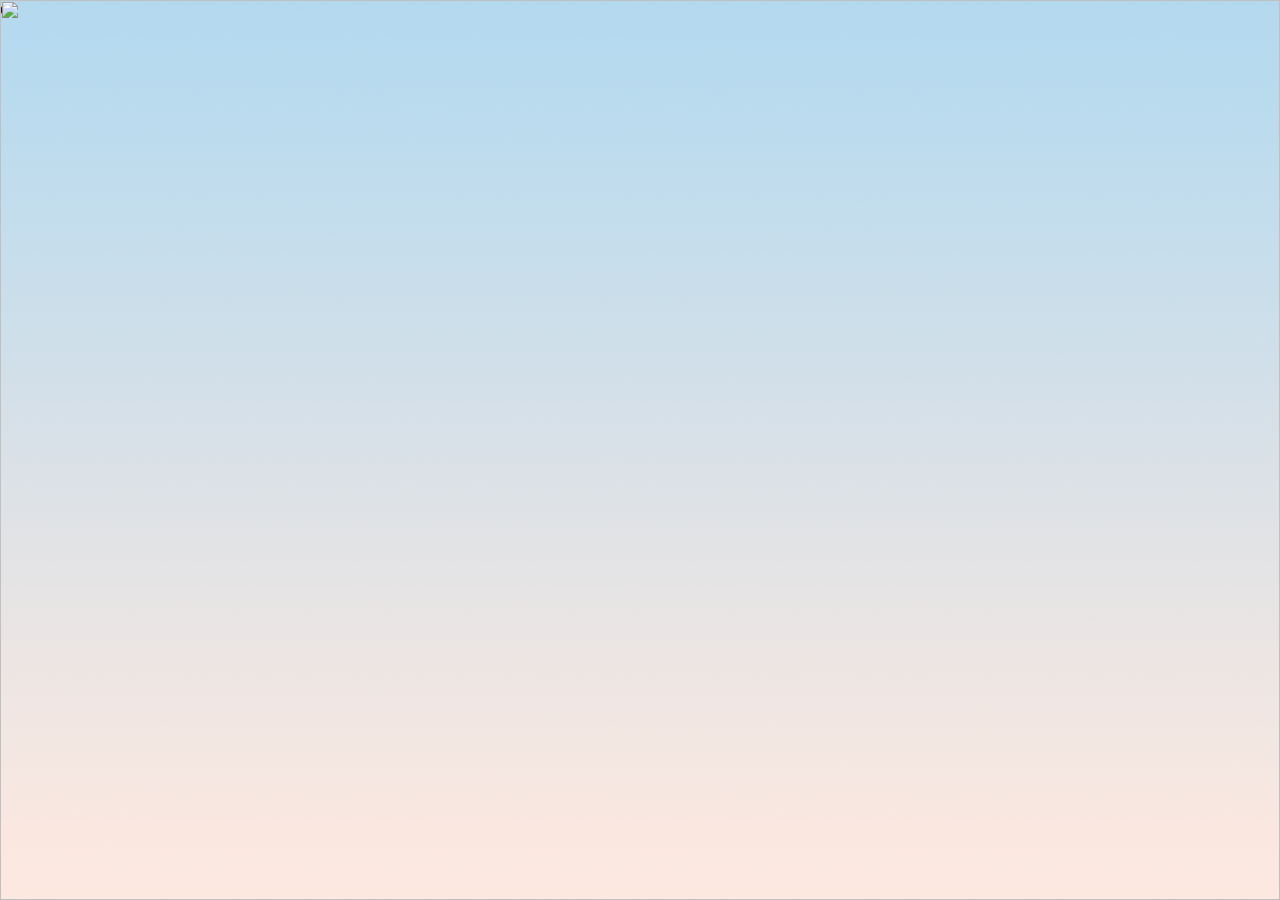
==== index.html @ f15b69db "Rename index1.html to index.html" ====
<!DOCTYPE html>
<html lang="en">
<head>
    <meta charset="UTF-8">
    <meta http-equiv="X-UA-Compatible" content="IE=edge">
    <meta name="viewport" content="width=device-width, initial-scale=1.0">
    <title>Document</title>
    <script src="http://libs.baidu.com/jquery/2.1.4/jquery.min.js"></script>
    <link rel="stylesheet" href="index0.css">
    <style>
        #bg>img{
            width: 100%;
            height: 100%;
            transform: scale(1);
            transition: all 2s linear;
        }
        #bg:active>img{
            transform: scale(1.5);
            transition: all 2s linear;
        }
    </style>
    <!-- <link rel="stylesheet" href="index0.js"> -->
    <script type="text/javascript">

        // 介绍1
        $(function(){
            //1.书写显示广告图片的定时操作
            time = setInterval("showAd0()",3000);
        });
        
        //2.书写显示广告图片的函数
        function showAd0(){
            //3.获取广告图片，并让其显示
            $("#mypic1").show(1000);
            $("#mypic1").slideDown(3000);
            $("#mypic1").fadeIn(4000);
            //4.清除显示图片定时操作
            clearInterval(time);
            //5.设置隐藏图片的定时操作
            time = setInterval("hiddenAd0()",3000);
        }
        
        function hiddenAd0(){
            
            $("#mypic1").hide();
            $("#mypic1").slideUp(5000);
            $("#mypic1").fadeOut(4000);
            
            clearInterval(time);
        }

        // 介绍2
        function hideAD()
        {
            var img=document.getElementById("mypic2");
            img.style.display="none";
        }
        function showAD()
        {
            var img=document.getElementById("mypic2");
            img.style.display="block";
            setTimeout("hideAD()",4000);
        }
        function init()
        {
            setTimeout("showAD()",6500);
        }

        // 介绍3
        function hideAD1()
        {
            var img=document.getElementById("mypic3");
            img.style.display="none";
        }
        function showAD1()
        {
            var img=document.getElementById("mypic3");
            img.style.display="block";
            setTimeout("hideAD1()",4000);
        }
        function init1()
        {
            setTimeout("showAD1()",12000);
        }


        // 提示键
        // function hideAD2()
        // {
        //     var img=document.getElementById("mypic4");
        //     img.style.display="none";
        // }
        function showAD2()
        {
            var img=document.getElementById("mypic4");
            img.style.display="block";
            // setTimeout("hideAD2()",3000);
        }
        function init2()
        {
            setTimeout("showAD2()",17000);
        }

        //最后的消失效果
        $(document).ready(function() {
            $("#bg").mousedown(function() {
                var flag = false;
                var stop;
                stop = setTimeout(function() {//down 1s，才运行。
                    flag = true;
                    // alert("开始处理你的代码.");
                    setTimeout("dieout()",1000);
                }, 1000);
                $("#bg").mouseup(function() {//鼠标up时，判断down了多久，不足一秒，不执行down的代码。
                    if (!flag) {
                        clearTimeout(stop);
                    }
                });
            });
        });

        	/**bg逐渐消失*/
	function dieout(){
		 var oImg = document.getElementById("bg");  //获得图片obj
         var iAlpha = 100;//用来定义默认的图片的透明度  
         die(oImg); 
         var oTimer = null;
	}
	//定时器  
    function changeOpacity(obj, iTarget) {  
    	var oTimer = null;
        clearInterval(oTimer);  
        //关闭定时器  
        var iSpeed = 0;  
        //速度  
        if (iAlpha < iTarget) {  
            iSpeed = 30;  
        } else {  
            iSpeed = -30;  
        };  
        oTimer = setInterval(function() {  
            if (iAlpha == iTarget) {  
                clearInterval(oTimer);  
            } else {  
                iAlpha += iSpeed;  
                //设置透明度  
                obj.style.opacity = iAlpha / 100;  
                obj.style.filter = "alpha(opacity=" + iAlpha + ")";  
            };  
        }, 1000);  
 
    }  
    function die(oImg) {//逐渐消失  
        iAlpha=100;  
        oImg.style.opacity=1;//设置透明度  
        oImg.style.filter='alpha(opacity=100)';//设置透明度 IE  
        changeOpacity(oImg, 0);  
    };  
    function display(oImg){//逐渐显示  
        iAlpha=0;  
        oImg.style.opacity=0;//设置透明度  
        oImg.style.filter='alpha(opacity=0)';//设置透明度 IE  
        changeOpacity(oImg,100);  
          
    };  
    </script>
</head>
<body>
    <div class="fir" style="display:block;">
        <img src="bu.png" alt="" class="bufront">
        <img src="bu0.png" alt="" class="buafter">o
        
        <img id="mypic1" src="intro1.png" class="intro1"  style="display:none;" > 
        <img id="mypic2" onload="init()"  src="intro2.png" class="intro2" style="display: none;">
        <img id="mypic3" onload="init1()" src="intro3.png" class="intro3" style="display: none;">
        <img id="mypic4" onload="init2()" src="note.png" class="note" style="display: none;">
        <div id="bg" style="display: inline-block;">
            <img src="house.png" alt="" class="bumid">
        </div>
        
    </div>    
</body>
</html>
---- index0.css ----
body{
    
    padding: 0;
    margin: 0;
    height: 100%;
    width: 100%;
    
    
}
.fir{
  background-image: url('background.png');
  background-size: cover;
  background-repeat: no-repeat;
  background-position: center;
  height: 100vh;
  width: 100vw;
  position: absolute;
  /* overflow: hidden; */
  left: 0;
  z-index: 100;
}
img{
    width: auto\9;
    width: 100%;
    height:auto;
    display: table;
    background-size: cover;
    -webkit-background-size:cover;
    -o-background-size:cover;
    background-position: center 0;

}
.bufront{

    position: absolute;
    height: 100vh;
    width: 100vw;
    top: 0vh;
    left: 0vw;
    opacity: 0.5;
    z-index: 3;
}
.buafter{
    
    position: absolute;
    height: 100vh;
    width: 100vw;
    top: 0vh;
    left: 0vw;
    opacity: 0.7;
    z-index: 1;
    /* animation: shanglai 2.1s forwards; */
    /* animation: .5s linear 1s infinite alternate slidein; */
}
.bumid{
  position: absolute;
  height: 100vh;
  width: 100vw;
  top: 0vh;
  left: 0vw;
  opacity: 1;
  z-index: 10;
}
.intro1{

  height: 598.08px;
  width: 291.2px; 
  position: absolute;
  left: 80px;
  top: 44px;
  z-index: 883;
   
}
.intro2{
  width: 267.6px;
  height: 544.8px;
  position: absolute;
  left: 450px;
  top: 100px;
  z-index: 888;
}
.intro3{
  width: 256.2px;
  height: 424.8px;
  position: absolute;
  left: 500px;
  top: 300px;
  z-index: 900;
}

.note{
  width:294.144px;
  height: 38.4px;
  position: absolute;
  right: 30px;
  bottom: 20px;
  z-index: 1000;
}
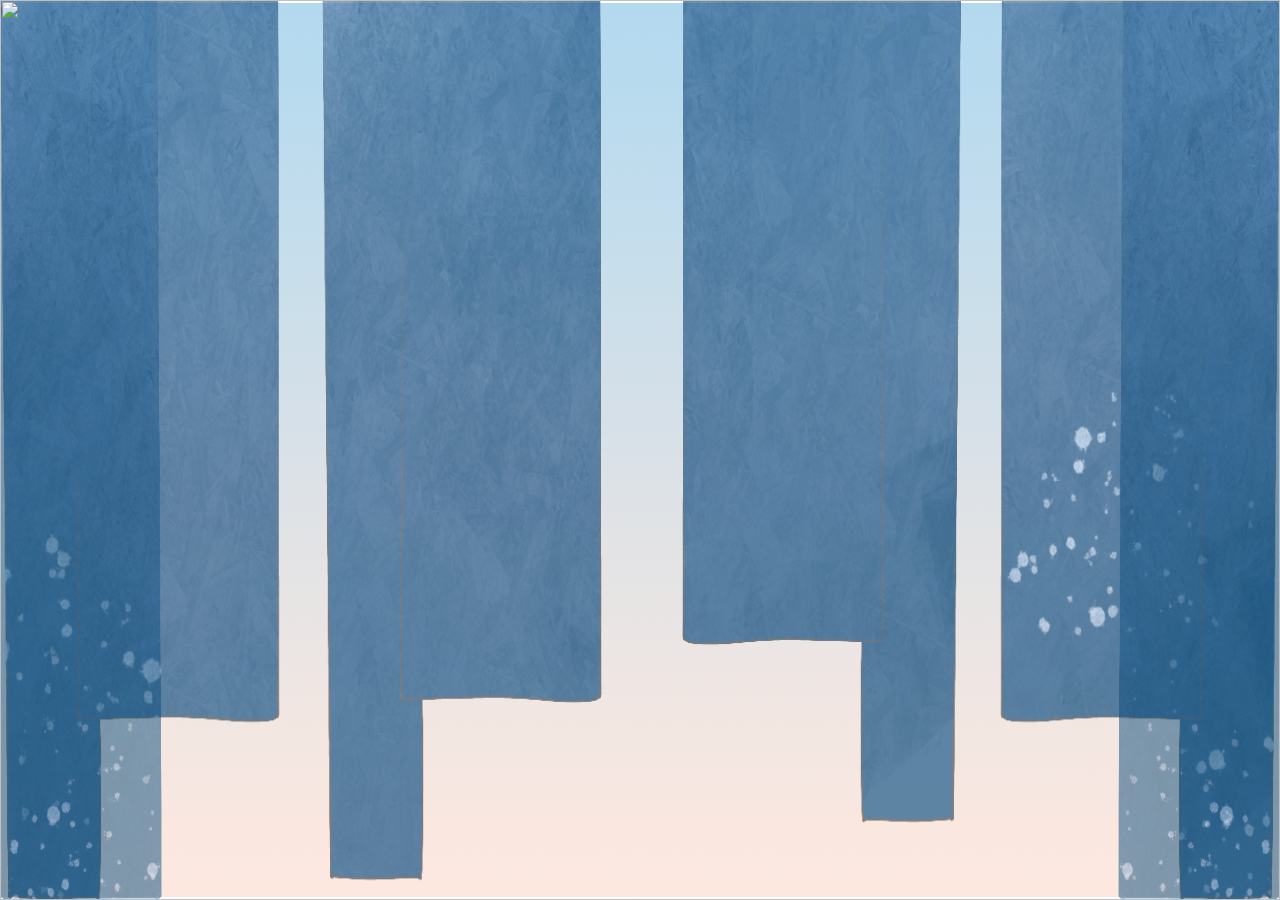
==== commit 2cbeebd5: "Rename index1.html to index.html" ====
--- a/index.html
+++ b/index.html
@@ -4,7 +4,7 @@
     <meta charset="UTF-8">
     <meta http-equiv="X-UA-Compatible" content="IE=edge">
     <meta name="viewport" content="width=device-width, initial-scale=1.0">
-    <title>Document</title>
+    <title>蓝印</title>
     <script src="http://libs.baidu.com/jquery/2.1.4/jquery.min.js"></script>
     <link rel="stylesheet" href="index0.css">
     <style>
@@ -24,13 +24,13 @@
 
         // 介绍1
         $(function(){
-            //1.书写显示广告图片的定时操作
+            //1.书写显示图片的定时操作
             time = setInterval("showAd0()",3000);
         });
         
-        //2.书写显示广告图片的函数
+        //2.书写显示图片的函数
         function showAd0(){
-            //3.获取广告图片，并让其显示
+            //3.获取图片，并让其显示
             $("#mypic1").show(1000);
             $("#mypic1").slideDown(3000);
             $("#mypic1").fadeIn(4000);
@@ -167,8 +167,8 @@
 </head>
 <body>
     <div class="fir" style="display:block;">
-        <img src="bu.png" alt="" class="bufront">
-        <img src="bu0.png" alt="" class="buafter">o
+        <img src="bu0.png" alt="" class="bufront">
+        <img src="bu1.png" alt="" class="buafter">o
         
         <img id="mypic1" src="intro1.png" class="intro1"  style="display:none;" > 
         <img id="mypic2" onload="init()"  src="intro2.png" class="intro2" style="display: none;">
--- a/index0.css
+++ b/index0.css
@@ -4,16 +4,17 @@
     margin: 0;
     height: 100%;
     width: 100%;
-    
+    /* display: flex;
+    justify-content: center; */
     
 }
 .fir{
   background-image: url('background.png');
-  background-size: cover;
+  background-size: contain;
   background-repeat: no-repeat;
   background-position: center;
   height: 100vh;
-  width: 100vw;
+  width:100vw;
   position: absolute;
   /* overflow: hidden; */
   left: 0;
@@ -21,12 +22,13 @@
 }
 img{
     width: auto\9;
-    width: 100%;
+    max-width: 100%;
     height:auto;
+    max-height: 100%;
     display: table;
-    background-size: cover;
-    -webkit-background-size:cover;
-    -o-background-size:cover;
+    background-size: contain;
+    -webkit-background-size:contain;
+    -o-background-size:contain;
     background-position: center 0;
 
 }
@@ -95,4 +97,9 @@
   right: 30px;
   bottom: 20px;
   z-index: 1000;
+}
+#id{
+  width: auto;
+  height: auto;
+  background-size: contain;
 }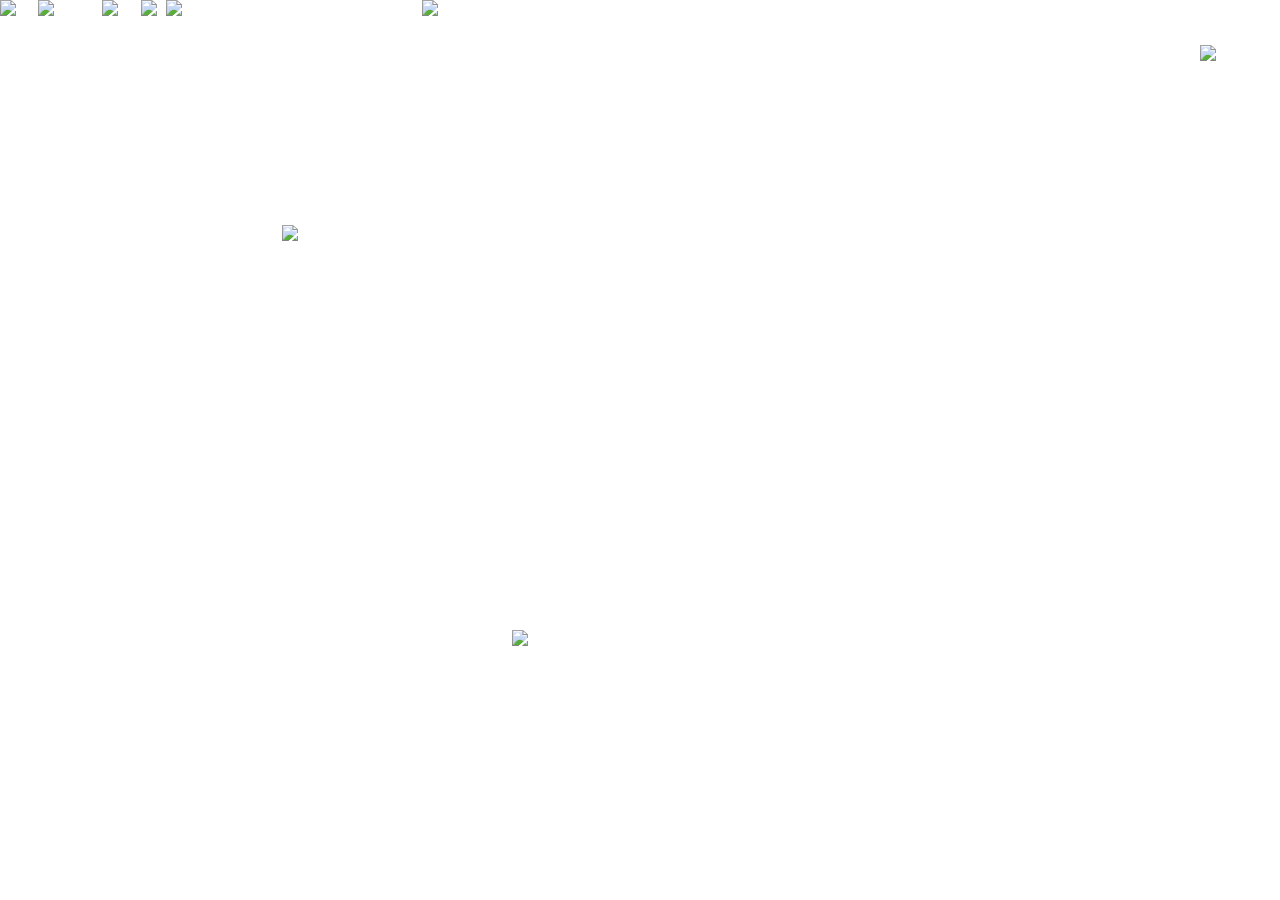
==== commit 0fb1eed1: "Create index.html" ====
--- a/index.html
+++ b/index.html
@@ -1,183 +1,220 @@
-<!DOCTYPE html>
-<html lang="en">
-<head>
-    <meta charset="UTF-8">
-    <meta http-equiv="X-UA-Compatible" content="IE=edge">
-    <meta name="viewport" content="width=device-width, initial-scale=1.0">
-    <title>蓝印</title>
-    <script src="http://libs.baidu.com/jquery/2.1.4/jquery.min.js"></script>
-    <link rel="stylesheet" href="index0.css">
-    <style>
-        #bg>img{
-            width: 100%;
-            height: 100%;
-            transform: scale(1);
-            transition: all 2s linear;
-        }
-        #bg:active>img{
-            transform: scale(1.5);
-            transition: all 2s linear;
-        }
-    </style>
-    <!-- <link rel="stylesheet" href="index0.js"> -->
-    <script type="text/javascript">
-
-        // 介绍1
-        $(function(){
-            //1.书写显示图片的定时操作
-            time = setInterval("showAd0()",3000);
-        });
-        
-        //2.书写显示图片的函数
-        function showAd0(){
-            //3.获取图片，并让其显示
-            $("#mypic1").show(1000);
-            $("#mypic1").slideDown(3000);
-            $("#mypic1").fadeIn(4000);
-            //4.清除显示图片定时操作
-            clearInterval(time);
-            //5.设置隐藏图片的定时操作
-            time = setInterval("hiddenAd0()",3000);
-        }
-        
-        function hiddenAd0(){
-            
-            $("#mypic1").hide();
-            $("#mypic1").slideUp(5000);
-            $("#mypic1").fadeOut(4000);
-            
-            clearInterval(time);
-        }
-
-        // 介绍2
-        function hideAD()
-        {
-            var img=document.getElementById("mypic2");
-            img.style.display="none";
-        }
-        function showAD()
-        {
-            var img=document.getElementById("mypic2");
-            img.style.display="block";
-            setTimeout("hideAD()",4000);
-        }
-        function init()
-        {
-            setTimeout("showAD()",6500);
-        }
-
-        // 介绍3
-        function hideAD1()
-        {
-            var img=document.getElementById("mypic3");
-            img.style.display="none";
-        }
-        function showAD1()
-        {
-            var img=document.getElementById("mypic3");
-            img.style.display="block";
-            setTimeout("hideAD1()",4000);
-        }
-        function init1()
-        {
-            setTimeout("showAD1()",12000);
-        }
-
-
-        // 提示键
-        // function hideAD2()
-        // {
-        //     var img=document.getElementById("mypic4");
-        //     img.style.display="none";
-        // }
-        function showAD2()
-        {
-            var img=document.getElementById("mypic4");
-            img.style.display="block";
-            // setTimeout("hideAD2()",3000);
-        }
-        function init2()
-        {
-            setTimeout("showAD2()",17000);
-        }
-
-        //最后的消失效果
-        $(document).ready(function() {
-            $("#bg").mousedown(function() {
-                var flag = false;
-                var stop;
-                stop = setTimeout(function() {//down 1s，才运行。
-                    flag = true;
-                    // alert("开始处理你的代码.");
-                    setTimeout("dieout()",1000);
-                }, 1000);
-                $("#bg").mouseup(function() {//鼠标up时，判断down了多久，不足一秒，不执行down的代码。
-                    if (!flag) {
-                        clearTimeout(stop);
-                    }
-                });
-            });
-        });
-
-        	/**bg逐渐消失*/
-	function dieout(){
-		 var oImg = document.getElementById("bg");  //获得图片obj
-         var iAlpha = 100;//用来定义默认的图片的透明度  
-         die(oImg); 
-         var oTimer = null;
-	}
-	//定时器  
-    function changeOpacity(obj, iTarget) {  
-    	var oTimer = null;
-        clearInterval(oTimer);  
-        //关闭定时器  
-        var iSpeed = 0;  
-        //速度  
-        if (iAlpha < iTarget) {  
-            iSpeed = 30;  
-        } else {  
-            iSpeed = -30;  
-        };  
-        oTimer = setInterval(function() {  
-            if (iAlpha == iTarget) {  
-                clearInterval(oTimer);  
-            } else {  
-                iAlpha += iSpeed;  
-                //设置透明度  
-                obj.style.opacity = iAlpha / 100;  
-                obj.style.filter = "alpha(opacity=" + iAlpha + ")";  
-            };  
-        }, 1000);  
- 
-    }  
-    function die(oImg) {//逐渐消失  
-        iAlpha=100;  
-        oImg.style.opacity=1;//设置透明度  
-        oImg.style.filter='alpha(opacity=100)';//设置透明度 IE  
-        changeOpacity(oImg, 0);  
-    };  
-    function display(oImg){//逐渐显示  
-        iAlpha=0;  
-        oImg.style.opacity=0;//设置透明度  
-        oImg.style.filter='alpha(opacity=0)';//设置透明度 IE  
-        changeOpacity(oImg,100);  
-          
-    };  
-    </script>
-</head>
-<body>
-    <div class="fir" style="display:block;">
-        <img src="bu0.png" alt="" class="bufront">
-        <img src="bu1.png" alt="" class="buafter">o
-        
-        <img id="mypic1" src="intro1.png" class="intro1"  style="display:none;" > 
-        <img id="mypic2" onload="init()"  src="intro2.png" class="intro2" style="display: none;">
-        <img id="mypic3" onload="init1()" src="intro3.png" class="intro3" style="display: none;">
-        <img id="mypic4" onload="init2()" src="note.png" class="note" style="display: none;">
-        <div id="bg" style="display: inline-block;">
-            <img src="house.png" alt="" class="bumid">
-        </div>
-        
-    </div>    
-</body>
-</html>
+<!DOCTYPE html>
+<html lang="en">
+
+<head>
+    <meta charset="UTF-8">
+    <meta http-equiv="X-UA-Compatible" content="IE=edge">
+    <meta name="viewport"
+        content="width=device-width,initial-scale=1.0,maximum-scale=1.0,minimum-scale=1.0,user-scalable=no">
+    <title>首页</title>
+</head>
+<style>
+    body{
+        margin: 0;
+        padding: 0;
+        height: 100%;
+        display: flex;
+    }
+
+    .back {
+        background-image: url('./标题页（分好_0007_背景.png');
+        background-repeat: no-repeat;
+        background-position: center;
+        height: 100%;
+        z-index: 0;
+        display: flex;
+        justify-content: center;
+    }
+
+    .back_door {
+        height: 100%;
+        top: 0%;
+        position: absolute;
+        z-index: 0;
+        justify-content: center;
+    }
+
+    img {
+        height: 100%;
+    }
+
+    .cloth {
+        height: 93%;
+        left: 33%;
+        top: 0%;
+        position: absolute;
+        z-index: 0;
+    }
+
+    .cloth1 {
+        height: 68%;
+        left: 8%;
+        top: 0%;
+        position: absolute;
+        z-index: 4;
+        animation: move1 4s infinite;
+    }
+
+    @keyframes move1 {
+        0% {
+            transform: translate(0%, 0%);
+        }
+
+        50% {
+            transform: translate(1%, 0%);
+        }
+
+        100% {
+            transform: translate(0%, 0%);
+        }
+    }
+
+    .cloth2 {
+        height: 100%;
+        left: 11%;
+        top: 0%;
+        position: absolute;
+        z-index: 3;
+        animation: move2 5s infinite;
+    }
+
+    @keyframes move2 {
+        0% {
+            transform: translate(0%, 0%);
+        }
+
+        50% {
+            transform: translate(1%, 0%);
+        }
+
+        100% {
+            transform: translate(0%, 0%);
+        }
+    }
+
+    .cloth3 {
+        height: 100%;
+        top: 0%;
+        left: 13%;
+        position: absolute;
+        z-index: 2;
+        animation: move3 5s infinite;
+    }
+
+    @keyframes move3 {
+        0% {
+            transform: translate(0%, 0%);
+        }
+
+        50% {
+            transform: translate(-1%, 0%);
+        }
+
+        100% {
+            transform: translate(0%, 0%);
+        }
+    }
+
+    .cloth4 {
+        height: 100%;
+        top: 0%;
+        left: 3%;
+        position: absolute;
+        z-index: 1;
+        animation: move4 3s infinite;
+    }
+
+    @keyframes move4 {
+        0% {
+            transform: translate(0%, 0%);
+        }
+
+        50% {
+            transform: translate(1%, 0%);
+        }
+
+        100% {
+            transform: translate(0%, 0%);
+        }
+    }
+
+    .music_sign {
+        height: 15%;
+        right: 5%;
+        top: 5%;
+        position: absolute;
+        z-index: 5;
+    }
+    .music_sign img:hover{
+        filter: drop-shadow(10px 10px 30px white);
+    }
+    @keyframes fadeOut {
+        0% {
+            opacity: 0;
+        }
+
+        100% {
+            opacity: 1;
+        }
+    }
+
+    .title{
+        height: 45%;
+        left: 22%;
+        top: 25%;
+        position: absolute;
+        z-index: 5;
+        animation: fadeInLeft 5s;
+    }
+    @keyframes fadeInLeft {
+        0%{
+            clip: rect(0px,0px,0px,0px);
+        }
+        100%{
+            clip: rect(-10px,900px,800px,10px);
+        }
+    }
+    .start{
+        height: 20%;
+        left: 40%;
+        top: 70%;
+        position: absolute;
+        z-index: 5;
+        animation: fadeOut 6s;
+    }
+    .start img:hover{
+        filter: drop-shadow(10px 10px 30px white);
+    }
+    @keyframes fadeOut {
+        0% {
+            opacity: 0;
+        }
+        70% {
+            opacity: 0;
+        }
+
+        100% {
+            opacity: 1;
+        }
+    }
+    audio{
+          display: none;
+      }
+    
+
+</style>
+
+<body>
+    <div class="back_door"><img src="./首页/标题页（分好_0008_大门（分好.png"></div>
+    <div class="music_sign"><img src="./首页/标题页（分好_0000_音乐.png"></div>
+    <div class="cloth4"><img src="./首页/标题页（分好_0006_布4.png"></div>
+    <div class="cloth3"><img src="./首页/标题页（分好_0005_布3.png"></div>
+    <div class="cloth2"><img src="./首页/标题页（分好_0004_布2.png"></div>
+    <div class="cloth1"><img src="./首页/标题页（分好_0003_布1.png"></div>
+    <div class="cloth"><img src="./首页/标题页（分好_0007_背景.png"></div>
+    <div class="title"><img src="./首页/标题页（分好_0002_标题.png"></div>
+    <div class="start"><a href="./2.进入/index.html"><img src="./首页/标题页（分好_0001_开始按钮.png" ></a></div>
+    <audio controls preload="auto" autoplay loop><source src="./首页/阪田知樹 - ドビュッシー：月の光.mp3" ></audio>
+</body>
+
+</html>
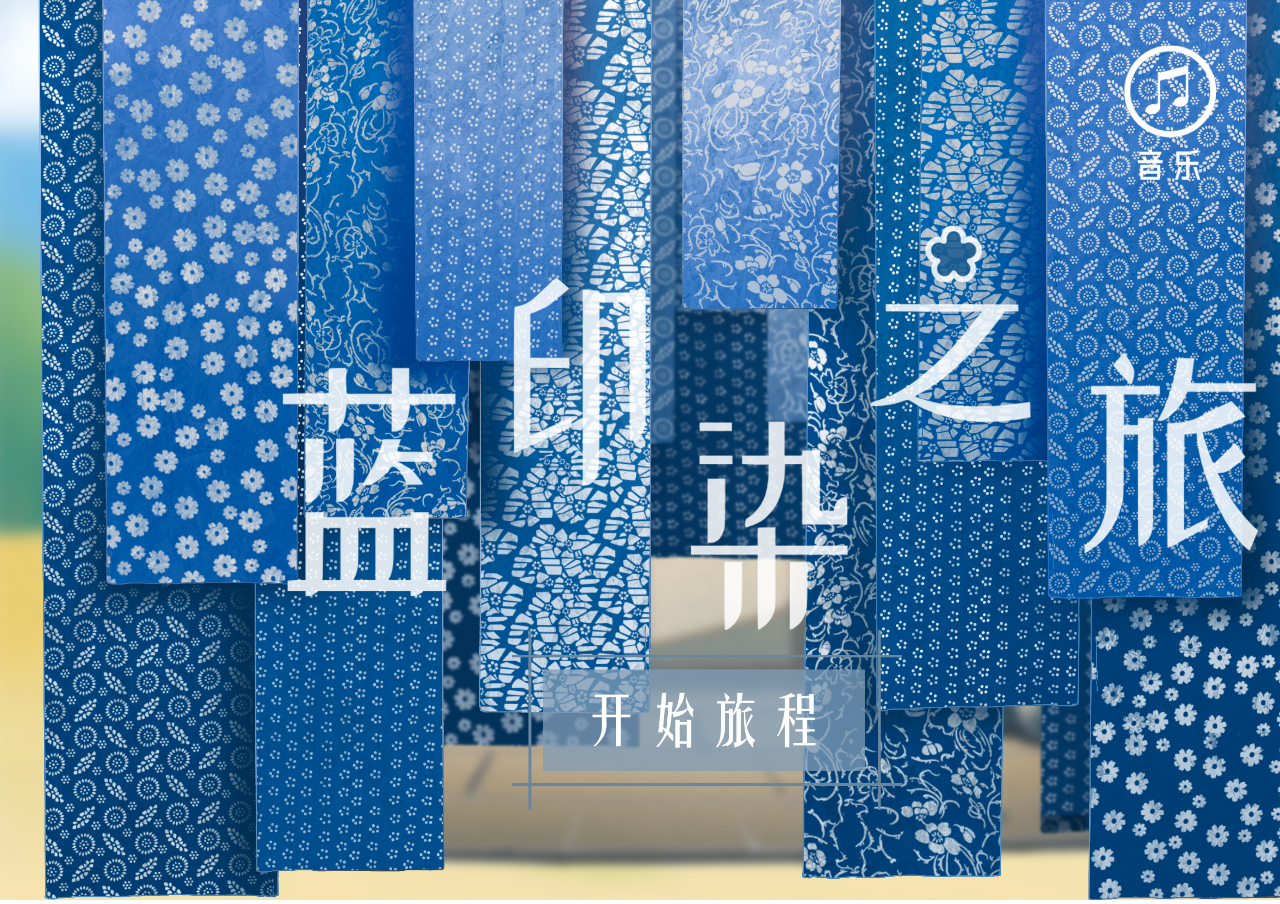
==== commit 199071e6: "Update index.html" ====
--- a/index.html
+++ b/index.html
@@ -205,16 +205,16 @@
 </style>
 
 <body>
-    <div class="back_door"><img src="./首页/标题页（分好_0008_大门（分好.png"></div>
-    <div class="music_sign"><img src="./首页/标题页（分好_0000_音乐.png"></div>
-    <div class="cloth4"><img src="./首页/标题页（分好_0006_布4.png"></div>
-    <div class="cloth3"><img src="./首页/标题页（分好_0005_布3.png"></div>
-    <div class="cloth2"><img src="./首页/标题页（分好_0004_布2.png"></div>
-    <div class="cloth1"><img src="./首页/标题页（分好_0003_布1.png"></div>
-    <div class="cloth"><img src="./首页/标题页（分好_0007_背景.png"></div>
-    <div class="title"><img src="./首页/标题页（分好_0002_标题.png"></div>
-    <div class="start"><a href="./2.进入/index.html"><img src="./首页/标题页（分好_0001_开始按钮.png" ></a></div>
-    <audio controls preload="auto" autoplay loop><source src="./首页/阪田知樹 - ドビュッシー：月の光.mp3" ></audio>
+    <div class="back_door"><img src="./1首页/标题页（分好_0008_大门（分好.png"></div>
+    <div class="music_sign"><img src="./1首页/标题页（分好_0000_音乐.png"></div>
+    <div class="cloth4"><img src="./1首页/标题页（分好_0006_布4.png"></div>
+    <div class="cloth3"><img src="./1首页/标题页（分好_0005_布3.png"></div>
+    <div class="cloth2"><img src="./1首页/标题页（分好_0004_布2.png"></div>
+    <div class="cloth1"><img src="./1首页/标题页（分好_0003_布1.png"></div>
+    <div class="cloth"><img src="./1首页/标题页（分好_0007_背景.png"></div>
+    <div class="title"><img src="./1首页/标题页（分好_0002_标题.png"></div>
+    <div class="start"><a href="./2.进入/index.html"><img src="./1首页/标题页（分好_0001_开始按钮.png" ></a></div>
+    <audio controls preload="auto" autoplay loop><source src="./1首页/阪田知樹 - ドビュッシー：月の光.mp3" ></audio>
 </body>
 
 </html>
